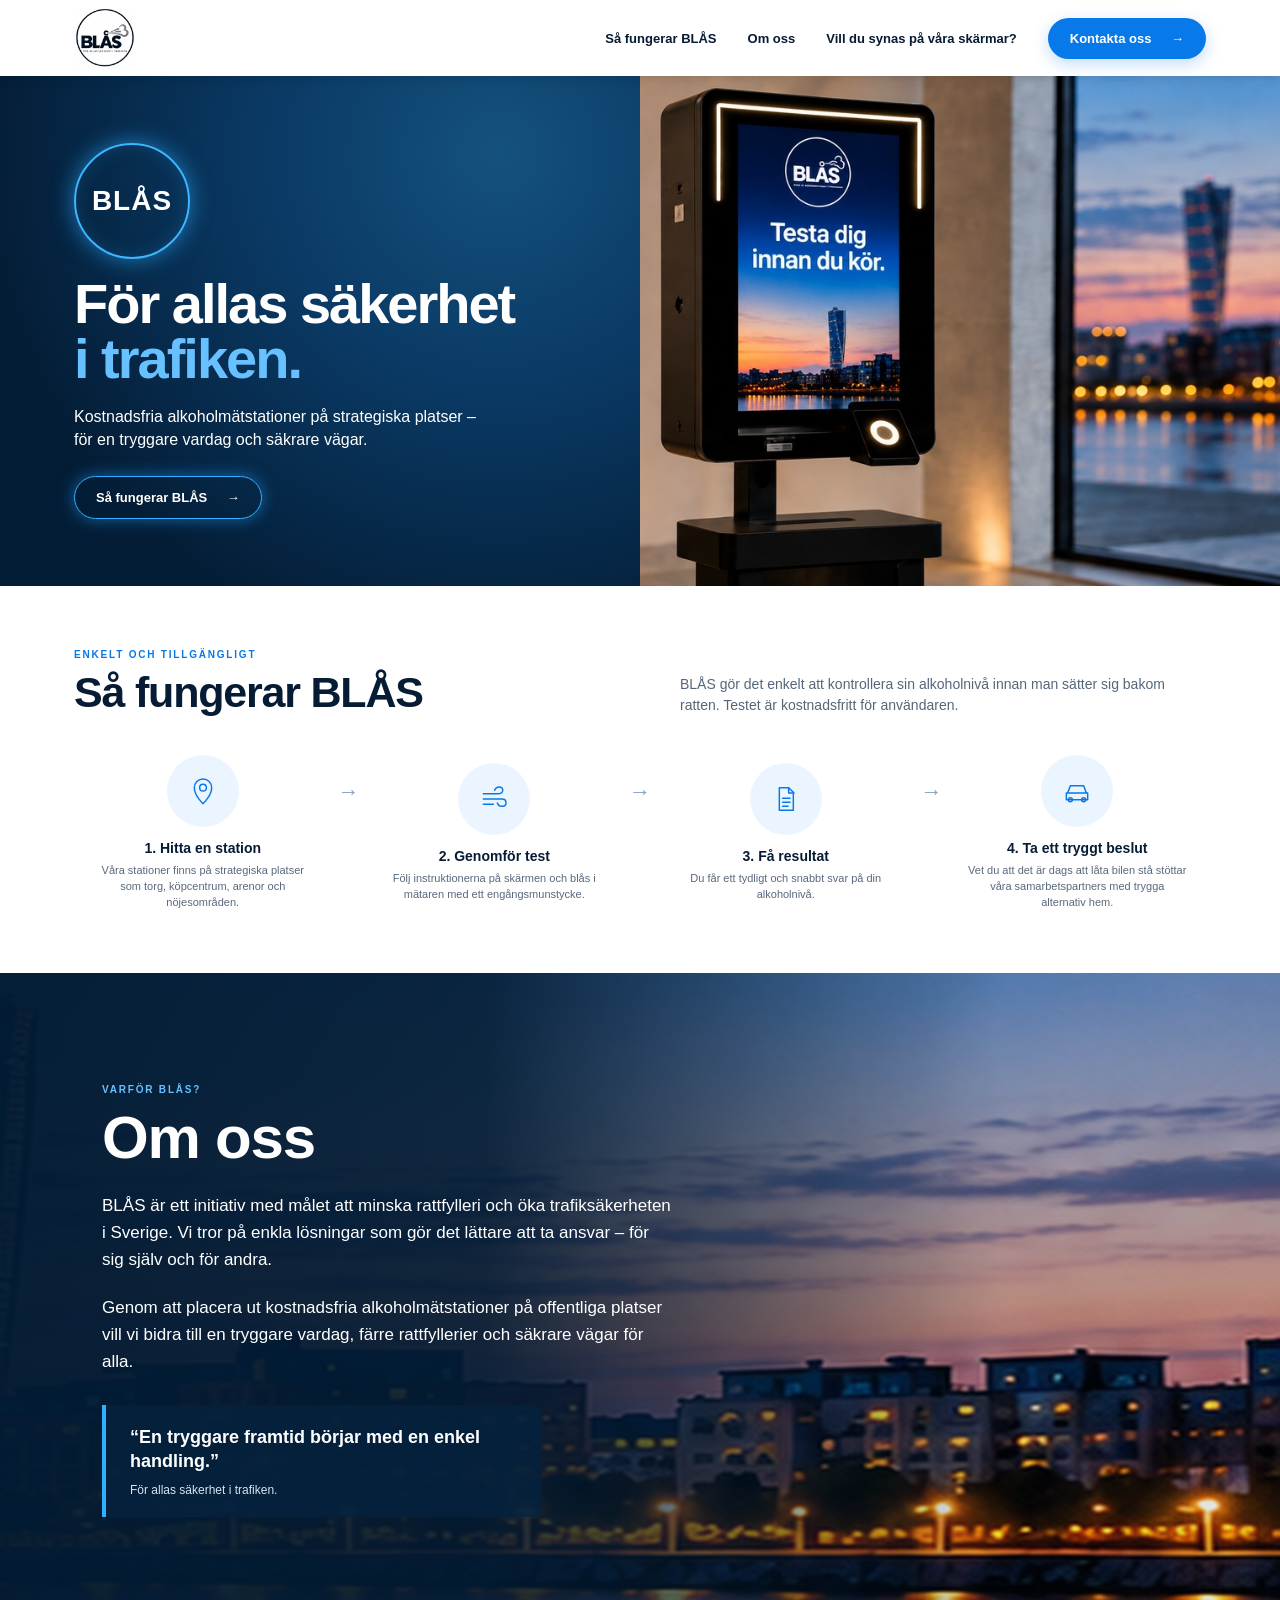
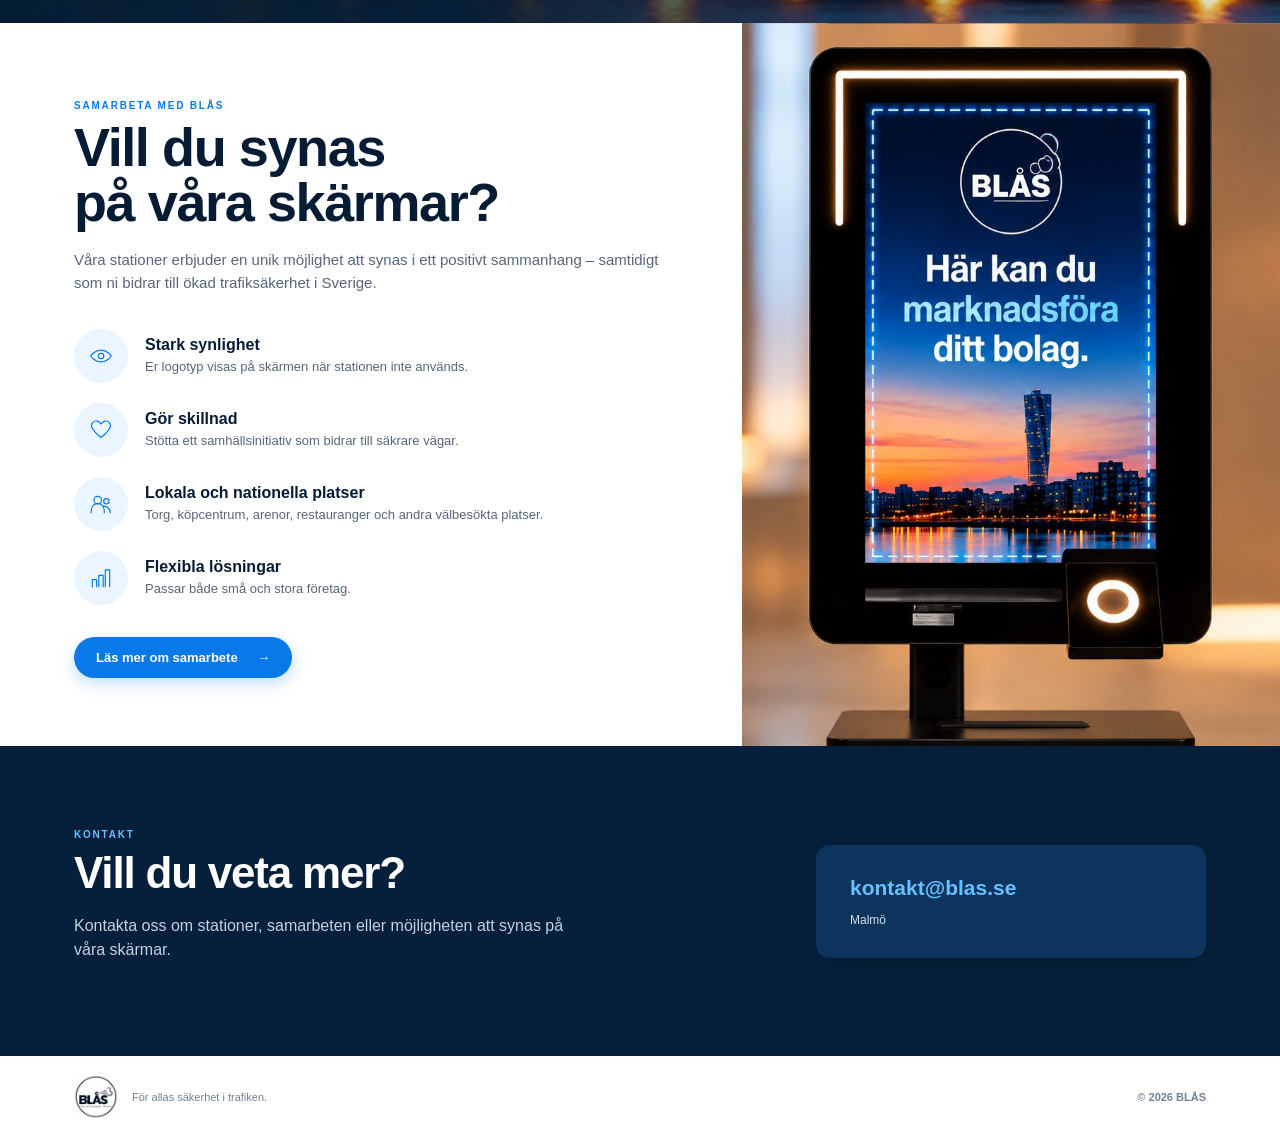
==== index.html @ 44771100 "Add files via upload" ====
<!doctype html><html lang="sv"><head><meta charset="utf-8"><meta name="viewport" content="width=device-width,initial-scale=1"><title>BLÅS – För allas säkerhet i trafiken</title><link rel="stylesheet" href="style.css?v=20261007b"></head><body>
<header class="top"><a href="#top"><img src="logo.png" alt="BLÅS"></a><nav><a href="#sa-fungerar">Så fungerar BLÅS</a><a href="#om-oss">Om oss</a><a href="#synas">Vill du synas på våra skärmar?</a><a class="contact-btn" href="#kontakt">Kontakta oss <b>→</b></a></nav></header>
<main id="top">
<section class="hero"><div class="hero-copy"><div class="hero-mark">BLÅS</div><h1>För allas säkerhet<br><span>i trafiken.</span></h1><p>Kostnadsfria alkoholmätstationer på strategiska platser –<br>för en tryggare vardag och säkrare vägar.</p><a href="#sa-fungerar" class="outline-btn">Så fungerar BLÅS <b>→</b></a></div><div class="hero-image"></div></section>
<section class="how" id="sa-fungerar"><div class="section-head"><div><small>ENKELT OCH TILLGÄNGLIGT</small><h2>Så fungerar BLÅS</h2></div><p>BLÅS gör det enkelt att kontrollera sin alkoholnivå innan man sätter sig bakom ratten. Testet är kostnadsfritt för användaren.</p></div>
<div class="steps">
<div class="step"><div class="icon"><svg viewBox="0 0 48 48"><path d="M24 43S37 31 37 19a13 13 0 1 0-26 0c0 12 13 24 13 24z"/><circle cx="24" cy="19" r="5"/></svg></div><h3>1. Hitta en station</h3><p>Våra stationer finns på strategiska platser som torg, köpcentrum, arenor och nöjesområden.</p></div><div class="arrow">→</div>
<div class="step"><div class="icon"><svg viewBox="0 0 48 48"><path d="M8 16h23c8 0 8-10 1-10-4 0-6 2-7 5M8 24h28c8 0 8 11 0 11-4 0-6-2-7-5M8 32h15"/></svg></div><h3>2. Genomför test</h3><p>Följ instruktionerna på skärmen och blås i mätaren med ett engångsmunstycke.</p></div><div class="arrow">→</div>
<div class="step"><div class="icon"><svg viewBox="0 0 48 48"><path d="M14 7h14l7 7v27H14z"/><path d="M28 7v8h8M19 23h11M19 29h11M19 35h8"/></svg></div><h3>3. Få resultat</h3><p>Du får ett tydligt och snabbt svar på din alkoholnivå.</p></div><div class="arrow">→</div>
<div class="step"><div class="icon"><svg viewBox="0 0 48 48"><path d="M10 27l4-11h20l4 11M8 27h32v10H8z"/><circle cx="14" cy="37" r="3"/><circle cx="34" cy="37" r="3"/></svg></div><h3>4. Ta ett tryggt beslut</h3><p>Vet du att det är dags att låta bilen stå stöttar våra samarbetspartners med trygga alternativ hem.</p></div></div></section>
<section class="about" id="om-oss"><div class="about-inner"><small>VARFÖR BLÅS?</small><h2>Om oss</h2><p>BLÅS är ett initiativ med målet att minska rattfylleri och öka trafiksäkerheten i Sverige. Vi tror på enkla lösningar som gör det lättare att ta ansvar – för sig själv och för andra.</p><p>Genom att placera ut kostnadsfria alkoholmätstationer på offentliga platser vill vi bidra till en tryggare vardag, färre rattfyllerier och säkrare vägar för alla.</p><div class="quote"><strong>“En tryggare framtid börjar med en enkel handling.”</strong><span>För allas säkerhet i trafiken.</span></div></div></section>
<section class="advertise" id="synas">
  <div class="ad-copy">
    <small>SAMARBETA MED BLÅS</small>
    <h2>Vill du synas<br>på våra skärmar?</h2>
    <p class="lead">Våra stationer erbjuder en unik möjlighet att synas i ett positivt sammanhang – samtidigt som ni bidrar till ökad trafiksäkerhet i Sverige.</p>
    <div class="benefits">
      <div class="benefit"><div class="small-icon"><svg viewBox="0 0 48 48"><path d="M5 24s7-11 19-11 19 11 19 11-7 11-19 11S5 24 5 24z"/><circle cx="24" cy="24" r="5"/></svg></div><div><h3>Stark synlighet</h3><p>Er logotyp visas på skärmen när stationen inte används.</p></div></div>
      <div class="benefit"><div class="small-icon"><svg viewBox="0 0 48 48"><path d="M39 10c-5-5-12-2-15 3-3-5-10-8-15-3-6 6-1 15 15 28 16-13 21-22 15-28z"/></svg></div><div><h3>Gör skillnad</h3><p>Stötta ett samhällsinitiativ som bidrar till säkrare vägar.</p></div></div>
      <div class="benefit"><div class="small-icon"><svg viewBox="0 0 48 48"><circle cx="18" cy="17" r="7"/><circle cx="34" cy="19" r="5"/><path d="M6 40v-4c0-8 6-13 12-13s12 5 12 13v4M29 28c7 0 12 5 12 12"/></svg></div><div><h3>Lokala och nationella platser</h3><p>Torg, köpcentrum, arenor, restauranger och andra välbesökta platser.</p></div></div>
      <div class="benefit"><div class="small-icon"><svg viewBox="0 0 48 48"><path d="M8 40V27h8v13M20 40V19h8v21M32 40V9h8v31"/></svg></div><div><h3>Flexibla lösningar</h3><p>Passar både små och stora företag.</p></div></div>
    </div>
    <a href="#kontakt" class="blue-btn">Läs mer om samarbete <b>→</b></a>
  </div>
  <div class="ad-visual" aria-label="Exempel på reklamplats på BLÅS-skärmen">
      
    </div>
</section>
<section class="contact" id="kontakt"><div><small>KONTAKT</small><h2>Vill du veta mer?</h2><p>Kontakta oss om stationer, samarbeten eller möjligheten att synas på våra skärmar.</p></div><div class="contact-card"><a href="mailto:kontakt@blas.se">kontakt@blas.se</a><span>Malmö</span></div></section>
</main><footer><img src="logo.png" alt="BLÅS"><span>För allas säkerhet i trafiken.</span><b>© 2026 BLÅS</b></footer></body></html>
---- style.css ----
*{box-sizing:border-box}html{scroll-behavior:smooth}body{margin:0;font-family:Arial,Helvetica,sans-serif;color:#061b34;background:#fff}a{text-decoration:none;color:inherit}.top{height:76px;max-width:1180px;margin:auto;padding:0 24px;display:flex;align-items:center;justify-content:space-between;background:#fff}.top>a img{display:block;width:62px;height:62px;object-fit:contain}.top nav{display:flex;align-items:center;gap:31px;font-size:13px;font-weight:700}.contact-btn,.blue-btn{background:#0879e8;color:#fff;padding:13px 22px;border-radius:28px;box-shadow:0 5px 16px rgba(8,121,232,.25)}.contact-btn b,.blue-btn b,.outline-btn b{margin-left:16px}.hero{height:510px;display:grid;grid-template-columns:1fr 1fr}.hero-copy{background:radial-gradient(circle at 78% 15%,#15517d 0,#0a3a65 35%,#041d36 78%);color:#fff;padding-left:max(24px,calc((100vw - 1180px)/2 + 24px));display:flex;flex-direction:column;justify-content:center;align-items:flex-start}.hero-mark{width:116px;height:116px;border:2px solid #3db6ff;border-radius:50%;display:grid;place-items:center;font-size:28px;font-weight:800;letter-spacing:1px;box-shadow:0 0 22px rgba(40,170,255,.65),inset 0 0 18px rgba(40,170,255,.18);margin-bottom:18px}.hero h1{font-size:56px;line-height:.98;letter-spacing:-2px;margin:0 0 18px}.hero h1 span{color:#67c0ff}.hero p{font-size:16px;line-height:1.45;margin:0 0 24px}.outline-btn{border:1px solid #35afff;color:#fff;border-radius:28px;padding:13px 21px;font-size:13px;font-weight:700;box-shadow:0 0 16px rgba(31,160,255,.55)}.hero-image{background:url('hero-user-v3.jpg') center/cover no-repeat}.how{max-width:1180px;margin:auto;padding:58px 24px 62px;scroll-margin-top:16px}.section-head{display:grid;grid-template-columns:1fr 1fr;gap:80px;align-items:end}.section-head small,.about small,.advertise small,.contact small{color:#0879e8;font-weight:800;font-size:10px;letter-spacing:1.8px}.section-head h2,.about h2,.advertise h2,.contact h2{margin:6px 0 0;font-size:43px;letter-spacing:-1.2px}.section-head>p{margin:0;color:#56667a;font-size:14px;line-height:1.55}.steps{margin-top:38px;display:grid;grid-template-columns:1fr 34px 1fr 34px 1fr 34px 1fr;align-items:start;text-align:center}.step{max-width:220px;margin:auto}.icon{width:72px;height:72px;border-radius:50%;background:#eaf5ff;margin:0 auto 13px;display:grid;place-items:center}.icon svg,.small-icon svg{display:block;width:32px;height:32px;fill:none!important;stroke:#0879e8!important;stroke-width:2.2;stroke-linecap:round;stroke-linejoin:round}.step h3{font-size:14px;margin:0 0 7px}.step p{font-size:11px;line-height:1.45;color:#59697d;margin:0}.arrow{color:#88a2bd;font-size:22px;padding-top:24px}.about{height:650px;background-image:linear-gradient(90deg,rgba(2,27,51,.96) 0%,rgba(2,27,51,.90) 38%,rgba(2,27,51,.52) 58%,rgba(2,27,51,.10) 78%),url('malmo-pure-v3.jpg');background-size:cover;background-position:center;display:flex;align-items:center;scroll-margin-top:0}.about-inner{width:1180px;margin:auto;padding:0 24px 0 52px;color:#fff}.about small{color:#67c0ff}.about h2{font-size:60px}.about p{max-width:570px;font-size:17px;line-height:1.6;margin:20px 0 0}.quote{margin-top:30px;width:440px;padding:20px 24px;border-left:4px solid #2eafff;background:rgba(4,33,61,.82);border-radius:0 9px 9px 0}.quote strong{display:block;font-size:18px;line-height:1.35}.quote span{display:block;margin-top:9px;font-size:12px;color:#d4e4f2}.advertise{min-height:680px;display:grid;grid-template-columns:58% 42%;background:#fff;scroll-margin-top:0}
.ad-copy{padding:72px 54px 68px max(24px,calc((100vw - 1180px)/2 + 24px))}
.advertise small{color:#0879e8;font-weight:800;font-size:10px;letter-spacing:1.8px}
.advertise h2{margin:7px 0 0;font-size:54px;line-height:1.02;letter-spacing:-1.4px}
.lead{max-width:610px;color:#56667a;font-size:15px;line-height:1.55;margin:18px 0 0}
.benefits{display:flex;flex-direction:column;gap:20px;margin:35px 0 32px;max-width:590px}
.benefit{display:flex;gap:17px;align-items:center}
.small-icon{width:54px;height:54px;flex:0 0 54px;border-radius:50%;background:#eaf5ff;display:grid;place-items:center}
.small-icon svg{display:block;width:26px;height:26px;fill:none!important;stroke:#0879e8!important;stroke-width:2.2;stroke-linecap:round;stroke-linejoin:round}
.benefit h3{font-size:16px;margin:0 0 4px}
.benefit p{font-size:13px;line-height:1.42;color:#56667a;margin:0}
.blue-btn{display:inline-block;font-size:13px;font-weight:700}
.ad-visual{min-height:680px;background-image:url('advertising-screen-v3.jpg');background-size:cover;background-position:center;position:relative;overflow:hidden}

.market-area span{color:#fff;font-size:27px;line-height:1.12;font-weight:800;text-shadow:0 2px 8px rgba(0,0,0,.45)}
.contact{min-height:310px;background:#061f3a;color:#fff;padding:65px max(24px,calc((100vw - 1180px)/2 + 24px));display:grid;grid-template-columns:1fr 1fr;gap:60px;align-items:center}.contact small{color:#67c0ff}.contact h2{font-size:44px}.contact p{color:#c3d2df;max-width:520px;line-height:1.5}.contact-card{justify-self:end;min-width:390px;padding:31px 34px;border-radius:14px;background:#0c345d;box-shadow:0 10px 28px rgba(0,0,0,.12)}.contact-card a{display:block;color:#67c0ff;font-size:21px;font-weight:800}.contact-card span{display:block;margin-top:13px;color:#d1deea;font-size:12px}footer{height:82px;max-width:1180px;margin:auto;padding:0 24px;display:flex;align-items:center;gap:14px;color:#718094;font-size:11px}footer img{width:44px;height:44px;object-fit:contain}footer b{margin-left:auto}@media(max-width:800px){
.top{height:auto;min-height:72px;align-items:flex-start;padding-top:9px;padding-bottom:10px}
.top nav{flex-wrap:wrap;justify-content:flex-end;gap:10px 16px;font-size:11px;max-width:75%}
.contact-btn{padding:9px 14px}
.hero{height:auto;grid-template-columns:1fr}
.hero-copy{min-height:480px;padding:45px 25px}
.hero-image{height:390px}
.hero h1{font-size:45px}
.section-head{grid-template-columns:1fr;gap:18px}
.steps{grid-template-columns:1fr;gap:12px}
.arrow{transform:rotate(90deg);padding:0}
.about{height:auto;min-height:650px;background-position:center}
.about-inner{padding:60px 30px}
.about h2{font-size:43px}
.about p{font-size:15px}
.quote{width:100%;max-width:440px}
.advertise{grid-template-columns:1fr;min-height:0}
.ad-copy{padding:58px 25px}
.advertise h2{font-size:43px}
.ad-visual{min-height:520px;background-position:center}.market-area span{font-size:22px}
.benefits{gap:18px}
.contact{grid-template-columns:1fr}
.contact-card{justify-self:stretch;min-width:0}
footer{flex-wrap:wrap}
}
/* Menyn följer med vid scrollning */
.top{position:sticky;top:0;z-index:1000}
html{scroll-padding-top:86px}

.top::before{content:"";position:absolute;z-index:-1;left:50%;transform:translateX(-50%);width:100vw;top:0;bottom:0;background:#fff;box-shadow:0 1px 8px rgba(0,0,0,.06)}

/* BLÅS uppdatering: fast navigering, synlig under scroll */
body{padding-top:76px}
header.top{position:fixed!important;top:0!important;left:0!important;right:0!important;width:100%!important;max-width:none!important;height:76px!important;margin:0!important;padding:0 max(24px,calc((100vw - 1180px)/2 + 24px))!important;background:#fff!important;z-index:99999!important;box-shadow:0 2px 12px rgba(0,0,0,.09)}
html{scroll-padding-top:76px}
@media(max-width:800px){body{padding-top:90px}header.top{height:90px!important;padding:8px 16px!important;align-items:center!important}html{scroll-padding-top:90px}}

/* Bild 2 visas rakt framifrån, utan överlagrad text */
.ad-visual{background-image:url('advertising-screen-v3.jpg');background-position:center center;background-size:cover}
/* Mjuk blå ljuseffekt på alla klickbara länkar och knappar */
a{transition:color .22s ease,background-color .22s ease,box-shadow .22s ease,transform .22s ease,filter .22s ease}
.top nav a:not(.contact-btn):hover,.top nav a:not(.contact-btn):focus-visible{color:#0879e8;text-shadow:0 0 12px rgba(0,140,255,.35)}
.contact-btn:hover,.contact-btn:focus-visible,.blue-btn:hover,.blue-btn:focus-visible{background:#1399ff;box-shadow:0 7px 25px rgba(0,130,255,.48),0 0 13px rgba(42,174,255,.38);transform:translateY(-2px)}
.outline-btn:hover,.outline-btn:focus-visible{background:rgba(25,148,241,.22);box-shadow:0 0 24px rgba(43,171,255,.85),inset 0 0 12px rgba(43,171,255,.18);transform:translateY(-2px)}
.contact-card a:hover,.contact-card a:focus-visible{color:#fff;text-shadow:0 0 14px rgba(67,187,255,.85)}
.top>a:hover img,.top>a:focus-visible img{filter:drop-shadow(0 0 9px rgba(28,157,255,.65))}
a:focus-visible{outline:2px solid #52b9ff;outline-offset:4px}
@media(prefers-reduced-motion:reduce){a{transition:none}.contact-btn:hover,.blue-btn:hover,.outline-btn:hover{transform:none}}
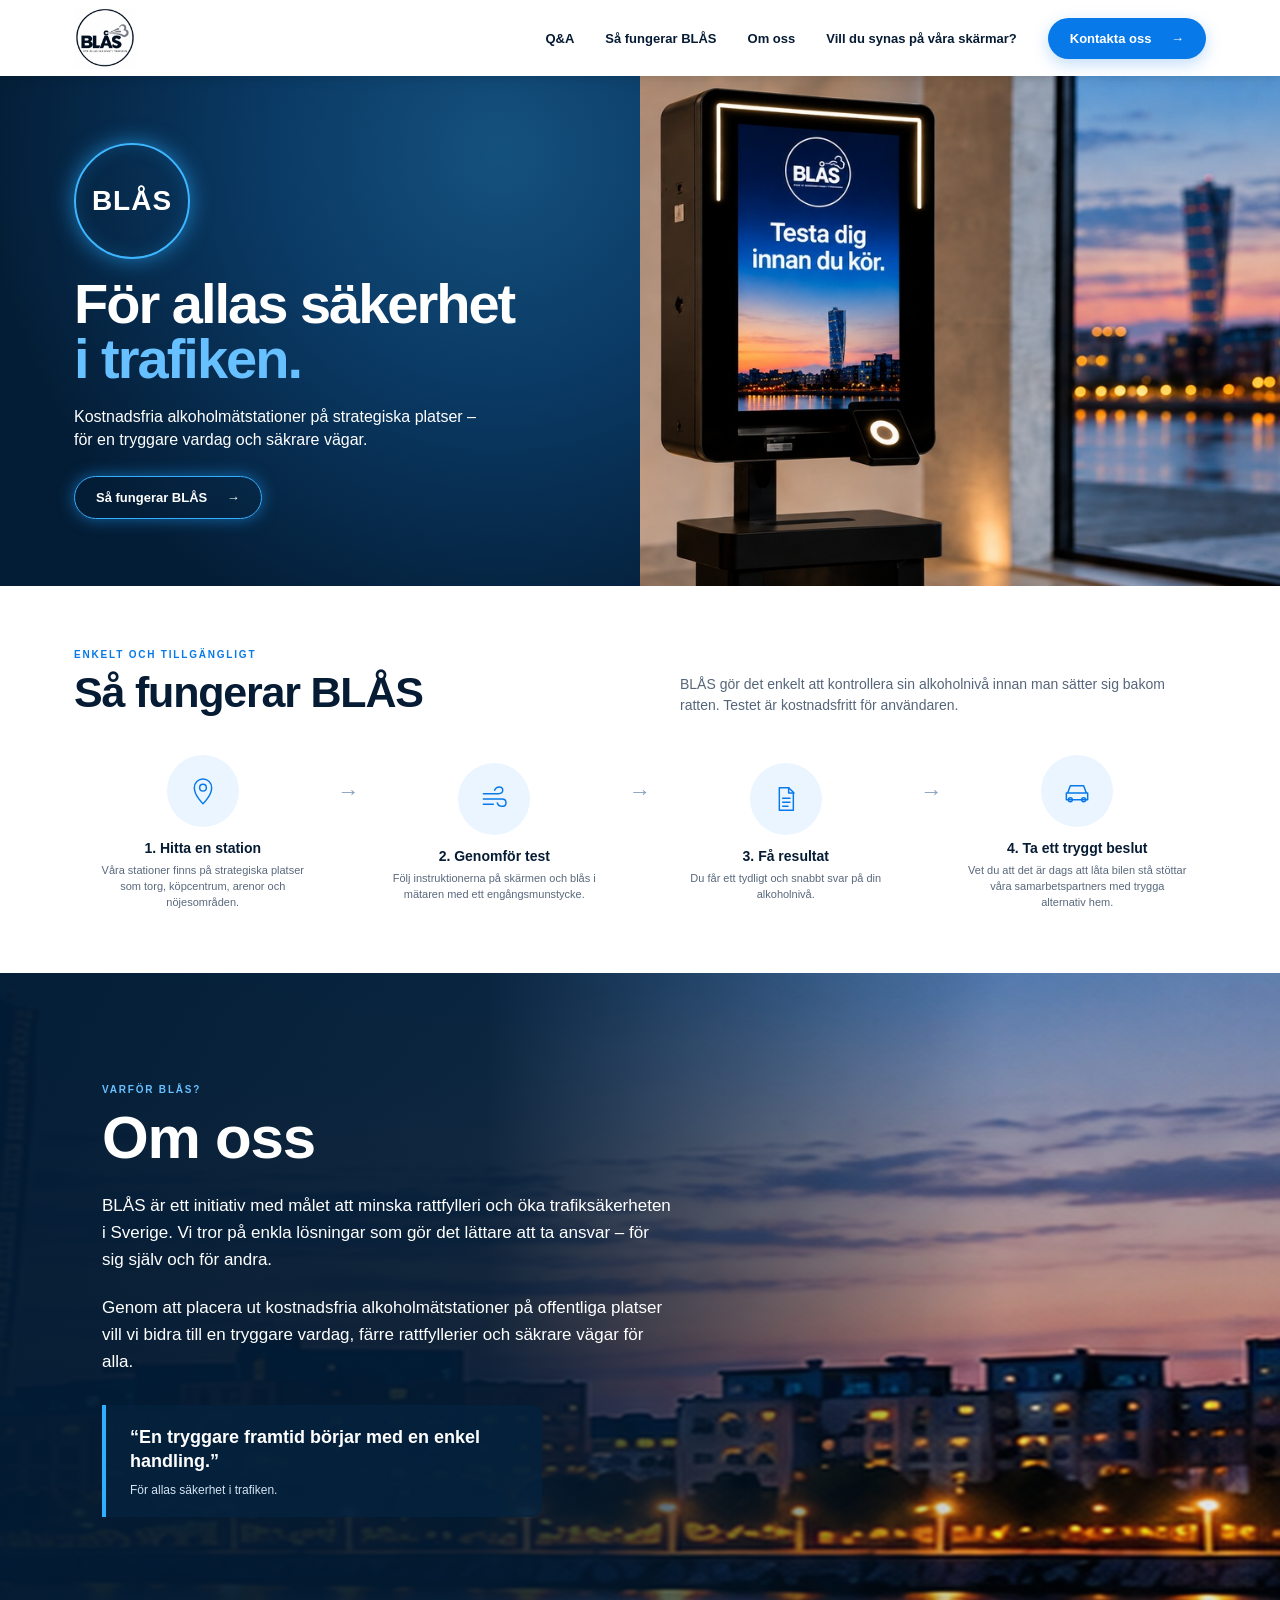
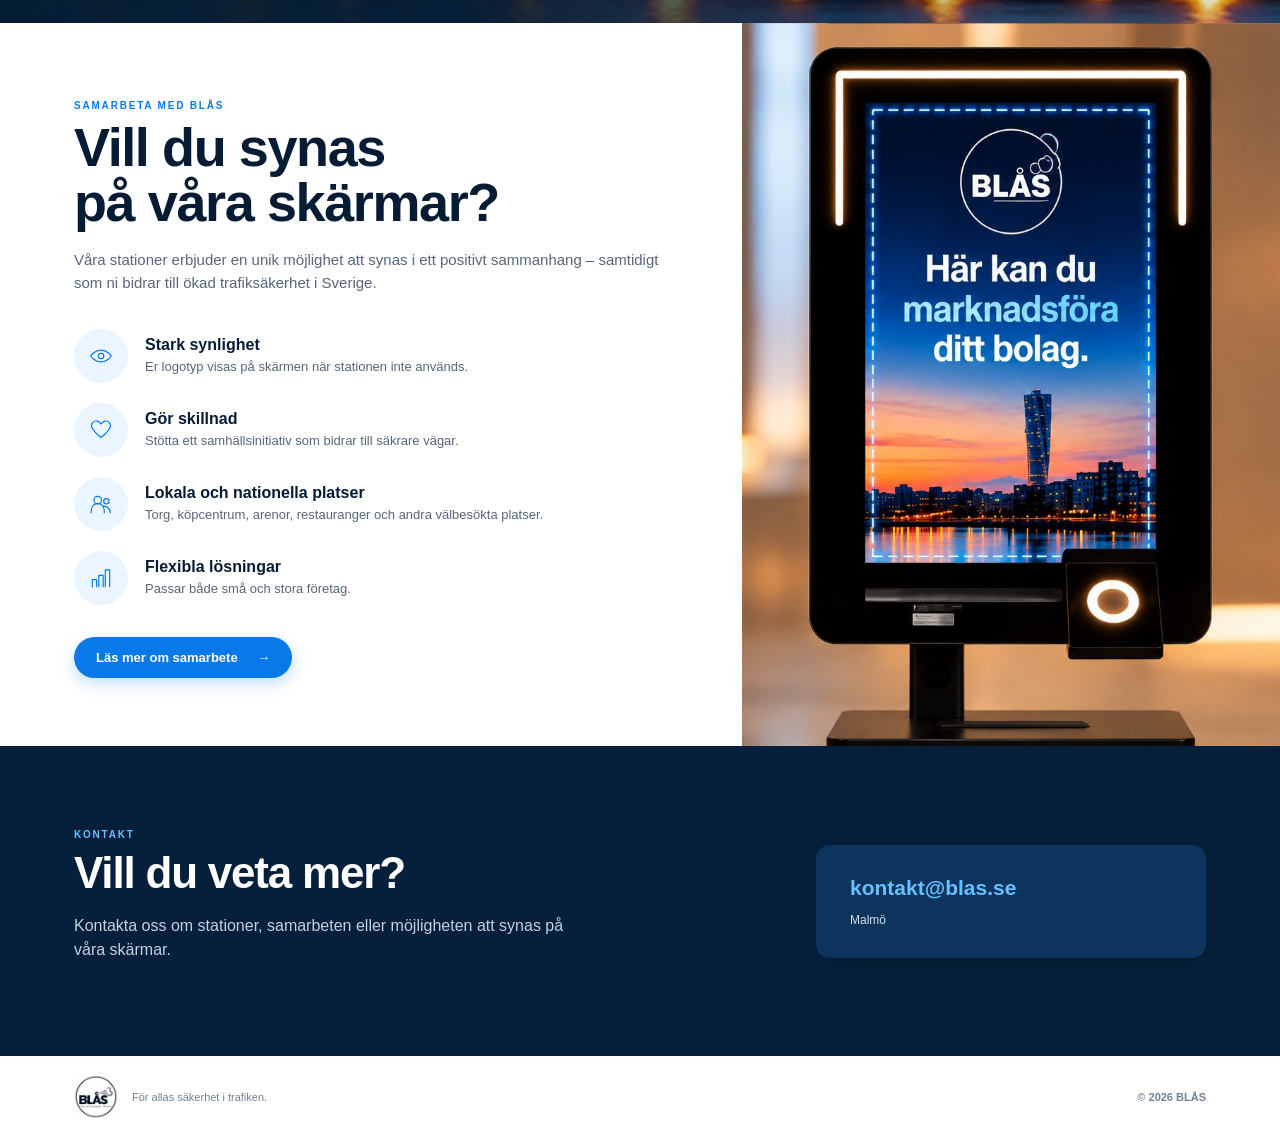
==== commit f1959fb7: "Add files via upload" ====
--- a/index.html
+++ b/index.html
@@ -1,7 +1,7 @@
-<!doctype html><html lang="sv"><head><meta charset="utf-8"><meta name="viewport" content="width=device-width,initial-scale=1"><title>BLÅS – För allas säkerhet i trafiken</title><link rel="stylesheet" href="style.css?v=20261007b"></head><body>
-<header class="top"><a href="#top"><img src="logo.png" alt="BLÅS"></a><nav><a href="#sa-fungerar">Så fungerar BLÅS</a><a href="#om-oss">Om oss</a><a href="#synas">Vill du synas på våra skärmar?</a><a class="contact-btn" href="#kontakt">Kontakta oss <b>→</b></a></nav></header>
+<!doctype html><html lang="sv"><head><meta charset="utf-8"><meta name="viewport" content="width=device-width,initial-scale=1"><title>BLÅS – För allas säkerhet i trafiken</title><link rel="stylesheet" href="style.css?v=20261008-faq"></head><body>
+<header class="top"><a href="index.html"><img src="logo.png" alt="BLÅS"></a><nav><a href="fragor-och-svar.html">Q&amp;A</a><a href="#sa-fungerar">Så fungerar BLÅS</a><a href="#om-oss">Om oss</a><a href="#synas">Vill du synas på våra skärmar?</a><a class="contact-btn" href="#kontakt">Kontakta oss <b>→</b></a></nav></header>
 <main id="top">
-<section class="hero"><div class="hero-copy"><div class="hero-mark">BLÅS</div><h1>För allas säkerhet<br><span>i trafiken.</span></h1><p>Kostnadsfria alkoholmätstationer på strategiska platser –<br>för en tryggare vardag och säkrare vägar.</p><a href="#sa-fungerar" class="outline-btn">Så fungerar BLÅS <b>→</b></a></div><div class="hero-image"></div></section>
+<section class="hero"><div class="hero-copy"><div class="hero-mark">BLÅS</div><h1>För allas säkerhet<br><span>i trafiken.</span></h1><p>Kostnadsfria alkoholmätstationer på strategiska platser –<br>för en tryggare vardag och säkrare vägar.</p><a href="sa-fungerar-blas.html" class="outline-btn">Så fungerar BLÅS <b>→</b></a></div><div class="hero-image"></div></section>
 <section class="how" id="sa-fungerar"><div class="section-head"><div><small>ENKELT OCH TILLGÄNGLIGT</small><h2>Så fungerar BLÅS</h2></div><p>BLÅS gör det enkelt att kontrollera sin alkoholnivå innan man sätter sig bakom ratten. Testet är kostnadsfritt för användaren.</p></div>
 <div class="steps">
 <div class="step"><div class="icon"><svg viewBox="0 0 48 48"><path d="M24 43S37 31 37 19a13 13 0 1 0-26 0c0 12 13 24 13 24z"/><circle cx="24" cy="19" r="5"/></svg></div><h3>1. Hitta en station</h3><p>Våra stationer finns på strategiska platser som torg, köpcentrum, arenor och nöjesområden.</p></div><div class="arrow">→</div>
@@ -20,7 +20,7 @@
       <div class="benefit"><div class="small-icon"><svg viewBox="0 0 48 48"><circle cx="18" cy="17" r="7"/><circle cx="34" cy="19" r="5"/><path d="M6 40v-4c0-8 6-13 12-13s12 5 12 13v4M29 28c7 0 12 5 12 12"/></svg></div><div><h3>Lokala och nationella platser</h3><p>Torg, köpcentrum, arenor, restauranger och andra välbesökta platser.</p></div></div>
       <div class="benefit"><div class="small-icon"><svg viewBox="0 0 48 48"><path d="M8 40V27h8v13M20 40V19h8v21M32 40V9h8v31"/></svg></div><div><h3>Flexibla lösningar</h3><p>Passar både små och stora företag.</p></div></div>
     </div>
-    <a href="#kontakt" class="blue-btn">Läs mer om samarbete <b>→</b></a>
+    <a href="samarbeta-med-blas.html" class="blue-btn">Läs mer om samarbete <b>→</b></a>
   </div>
   <div class="ad-visual" aria-label="Exempel på reklamplats på BLÅS-skärmen">
       
--- a/style.css
+++ b/style.css
@@ -10,7 +10,7 @@
 .benefit h3{font-size:16px;margin:0 0 4px}
 .benefit p{font-size:13px;line-height:1.42;color:#56667a;margin:0}
 .blue-btn{display:inline-block;font-size:13px;font-weight:700}
-.ad-visual{min-height:680px;background-image:url('advertising-screen-v3.jpg');background-size:cover;background-position:center;position:relative;overflow:hidden}
+.ad-visual{min-height:680px;background-image:url('blas-reklamskarm-framifran-20261007.jpg?v=2');background-size:cover;background-position:center;position:relative;overflow:hidden}
 
 .market-area span{color:#fff;font-size:27px;line-height:1.12;font-weight:800;text-shadow:0 2px 8px rgba(0,0,0,.45)}
 .contact{min-height:310px;background:#061f3a;color:#fff;padding:65px max(24px,calc((100vw - 1180px)/2 + 24px));display:grid;grid-template-columns:1fr 1fr;gap:60px;align-items:center}.contact small{color:#67c0ff}.contact h2{font-size:44px}.contact p{color:#c3d2df;max-width:520px;line-height:1.5}.contact-card{justify-self:end;min-width:390px;padding:31px 34px;border-radius:14px;background:#0c345d;box-shadow:0 10px 28px rgba(0,0,0,.12)}.contact-card a{display:block;color:#67c0ff;font-size:21px;font-weight:800}.contact-card span{display:block;margin-top:13px;color:#d1deea;font-size:12px}footer{height:82px;max-width:1180px;margin:auto;padding:0 24px;display:flex;align-items:center;gap:14px;color:#718094;font-size:11px}footer img{width:44px;height:44px;object-fit:contain}footer b{margin-left:auto}@media(max-width:800px){
@@ -51,7 +51,7 @@
 @media(max-width:800px){body{padding-top:90px}header.top{height:90px!important;padding:8px 16px!important;align-items:center!important}html{scroll-padding-top:90px}}
 
 /* Bild 2 visas rakt framifrån, utan överlagrad text */
-.ad-visual{background-image:url('advertising-screen-v3.jpg');background-position:center center;background-size:cover}
+.ad-visual{background-image:url('blas-reklamskarm-framifran-20261007.jpg?v=2');background-position:center center;background-size:cover}
 /* Mjuk blå ljuseffekt på alla klickbara länkar och knappar */
 a{transition:color .22s ease,background-color .22s ease,box-shadow .22s ease,transform .22s ease,filter .22s ease}
 .top nav a:not(.contact-btn):hover,.top nav a:not(.contact-btn):focus-visible{color:#0879e8;text-shadow:0 0 12px rgba(0,140,255,.35)}
@@ -61,3 +61,52 @@
 .top>a:hover img,.top>a:focus-visible img{filter:drop-shadow(0 0 9px rgba(28,157,255,.65))}
 a:focus-visible{outline:2px solid #52b9ff;outline-offset:4px}
 @media(prefers-reduced-motion:reduce){a{transition:none}.contact-btn:hover,.blue-btn:hover,.outline-btn:hover{transform:none}}
+
+/* Hover – tydligt blått sken på alla interaktiva länkar */
+header.top nav a, .outline-btn, .blue-btn, .contact-card a, footer a {transition:all .2s ease!important}
+header.top nav a:not(.contact-btn):hover {color:#078dff!important;text-shadow:0 0 13px rgba(0,150,255,.7)!important;transform:translateY(-2px)}
+header.top nav .contact-btn:hover, .blue-btn:hover {background:#21a7ff!important;box-shadow:0 0 0 3px rgba(33,167,255,.22),0 0 28px rgba(0,142,255,.75)!important;transform:translateY(-3px)!important}
+.outline-btn:hover {background:#0d79c8!important;box-shadow:0 0 0 3px rgba(72,184,255,.2),0 0 30px rgba(72,184,255,.85)!important;transform:translateY(-3px)!important}
+.contact-card a:hover {color:#fff!important;text-shadow:0 0 16px #32aeff!important}
+
+/* Undersidor – använder startsidans visuella språk */
+.subpage-hero{background:radial-gradient(circle at 85% 0%,#15517d,#082f56 45%,#041d36 100%);color:#fff;padding:84px 24px 80px}
+.subpage-hero-inner{max-width:1080px;margin:auto}
+.subpage-hero small,.subpage-content small{color:#67c0ff;font-size:11px;letter-spacing:2px;font-weight:800}
+.subpage-hero h1{font-size:clamp(39px,6vw,64px);line-height:1.07;letter-spacing:-1.6px;margin:18px 0 20px;max-width:850px}
+.subpage-hero p{font-size:clamp(16px,2vw,19px);line-height:1.65;color:#d5e8f8;max-width:730px;margin:0}
+.subpage-content{max-width:1080px;margin:auto;padding:74px 24px 90px}
+.subpage-content h2{font-size:clamp(27px,4vw,38px);letter-spacing:-.8px;margin:0 0 16px}
+.subpage-content h3{font-size:20px;margin:0 0 10px}
+.subpage-content p{color:#52647a;line-height:1.75;font-size:16px;margin:0 0 18px}
+.subpage-intro{max-width:810px;margin-bottom:52px}
+.subpage-grid{display:grid;grid-template-columns:repeat(2,minmax(0,1fr));gap:20px;margin:32px 0 58px}
+.subpage-card{background:#f2f8ff;border:1px solid #e0edfa;border-radius:17px;padding:29px}
+.subpage-card .number{display:grid;place-items:center;width:44px;height:44px;background:#0879e8;color:white;border-radius:50%;font-weight:800;margin-bottom:18px}
+.subpage-card p{font-size:15px;margin:0}
+.subpage-section{max-width:850px;margin:0 0 52px}
+.subpage-highlight{background:#eaf5ff;border-left:4px solid #0879e8;border-radius:0 12px 12px 0;padding:22px 26px;margin:30px 0}
+.subpage-highlight p{margin:0;color:#12385e}
+.subpage-cta{background:#061f3a;color:white;border-radius:20px;padding:44px;margin-top:55px}
+.subpage-cta h2{margin-bottom:12px}.subpage-cta p{color:#c3d2df;max-width:650px;margin-bottom:25px}
+.subpage-note{font-size:13px!important;color:#69798b!important;margin-top:28px!important}
+.subpage-back{display:inline-block;margin-top:24px;color:#0879e8;font-size:14px;font-weight:700}
+.subpage-back:hover{text-decoration:underline}
+@media(max-width:700px){.subpage-hero{padding:60px 24px}.subpage-content{padding:48px 24px 65px}.subpage-grid{grid-template-columns:1fr}.subpage-cta{padding:30px 24px}}
+
+/* Frågor och svar */
+.faq-list{max-width:900px;margin:0 auto 45px;display:grid;gap:13px}
+.faq-item{background:#fff;border:1px solid #dce9f6;border-radius:15px;overflow:hidden;box-shadow:0 4px 18px rgba(8,43,80,.035);transition:border-color .2s,box-shadow .2s}
+.faq-item:hover,.faq-item:focus-within{border-color:#83c5ff;box-shadow:0 6px 22px rgba(0,121,232,.11)}
+.faq-item[open]{border-color:#8cc9ff;box-shadow:0 8px 28px rgba(0,121,232,.1)}
+.faq-item summary{display:flex;justify-content:space-between;align-items:center;gap:18px;cursor:pointer;list-style:none;padding:23px 26px;color:#082f56;font-weight:750;font-size:17px;line-height:1.4}
+.faq-item summary::-webkit-details-marker{display:none}
+.faq-item summary:focus-visible{outline:3px solid #55b5ff;outline-offset:-3px}
+.faq-toggle{flex:0 0 28px;height:28px;border-radius:50%;background:#eaf5ff;position:relative}
+.faq-toggle:before,.faq-toggle:after{content:"";position:absolute;background:#0879e8;top:13px;left:8px;width:12px;height:2px;border-radius:2px}
+.faq-toggle:after{transform:rotate(90deg);transition:transform .2s}
+.faq-item[open] .faq-toggle:after{transform:rotate(0)}
+.faq-answer{padding:0 26px 23px;max-width:820px}
+.faq-answer p{margin:0;color:#52647a;line-height:1.75}
+@media(max-width:1100px){header.top nav{gap:12px}header.top nav a{font-size:12px}}
+@media(max-width:700px){.faq-item summary{padding:19px;font-size:15px}.faq-answer{padding:0 19px 19px}}
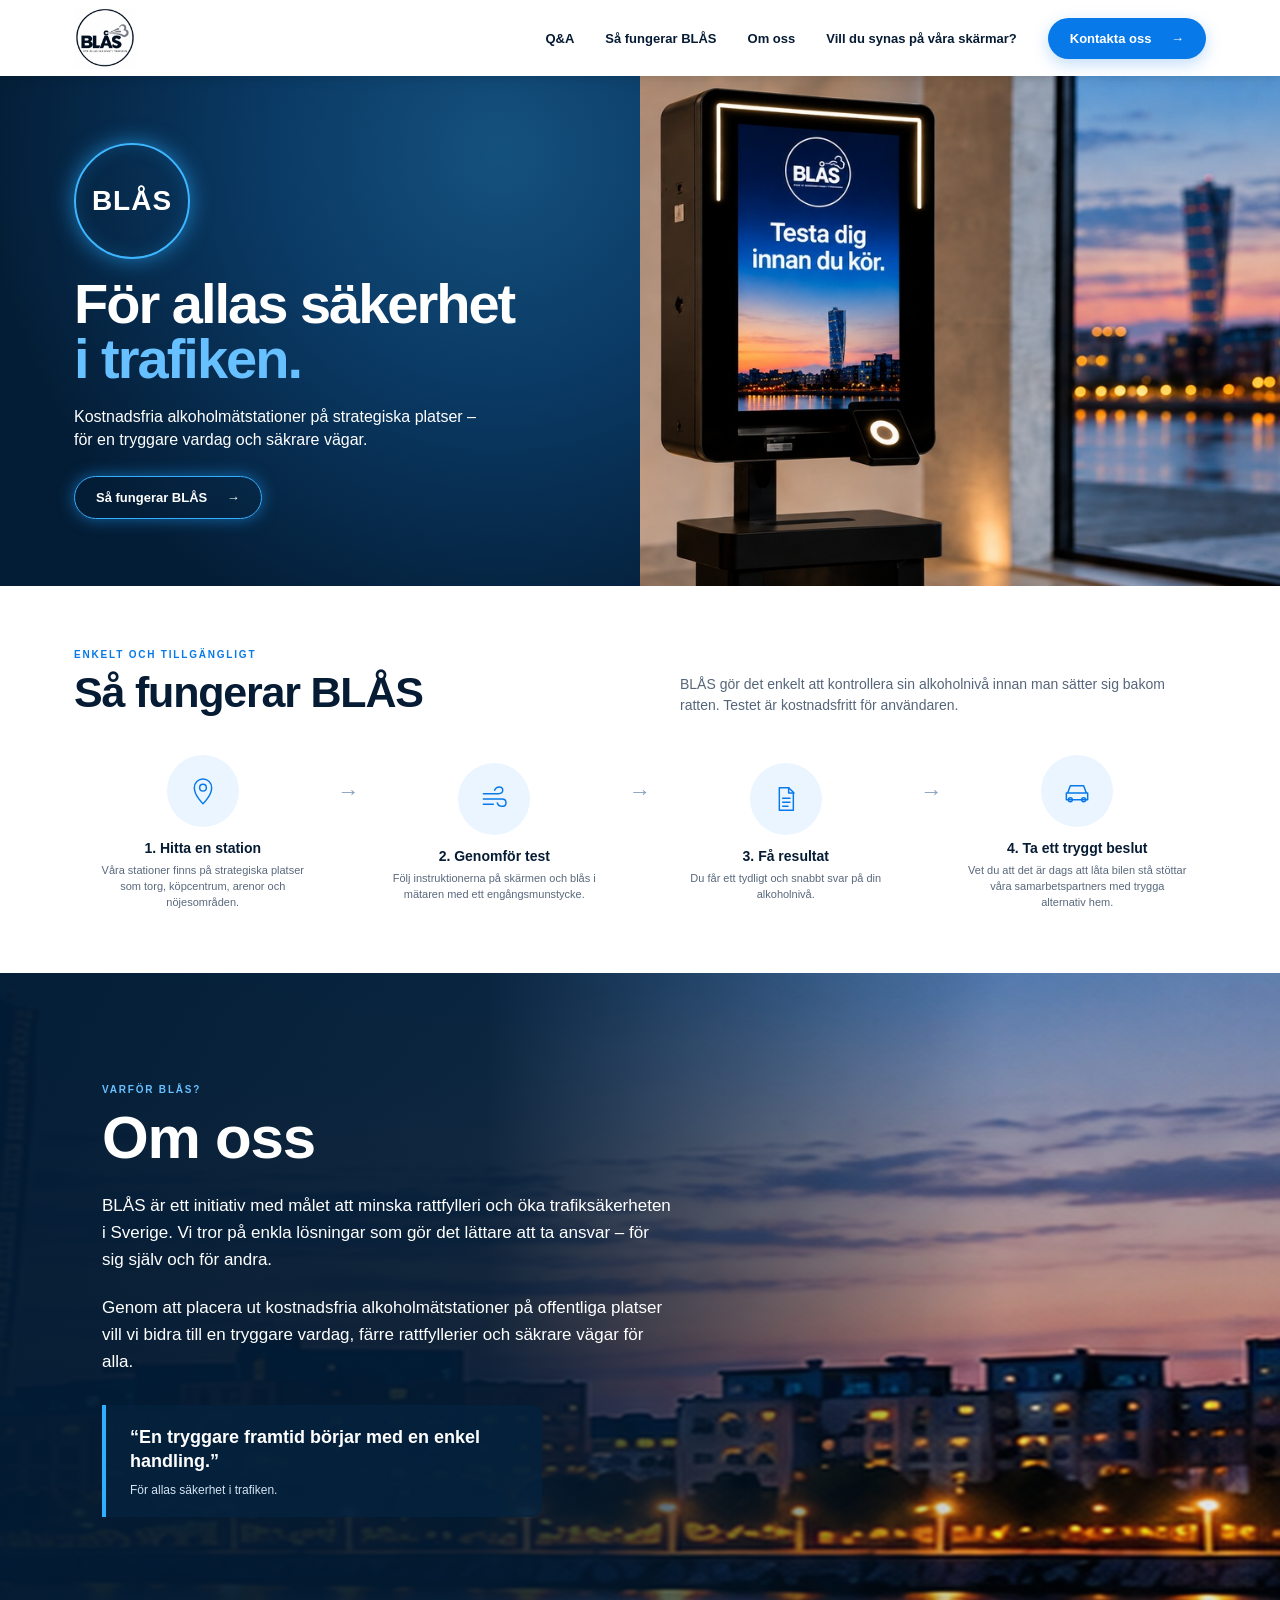
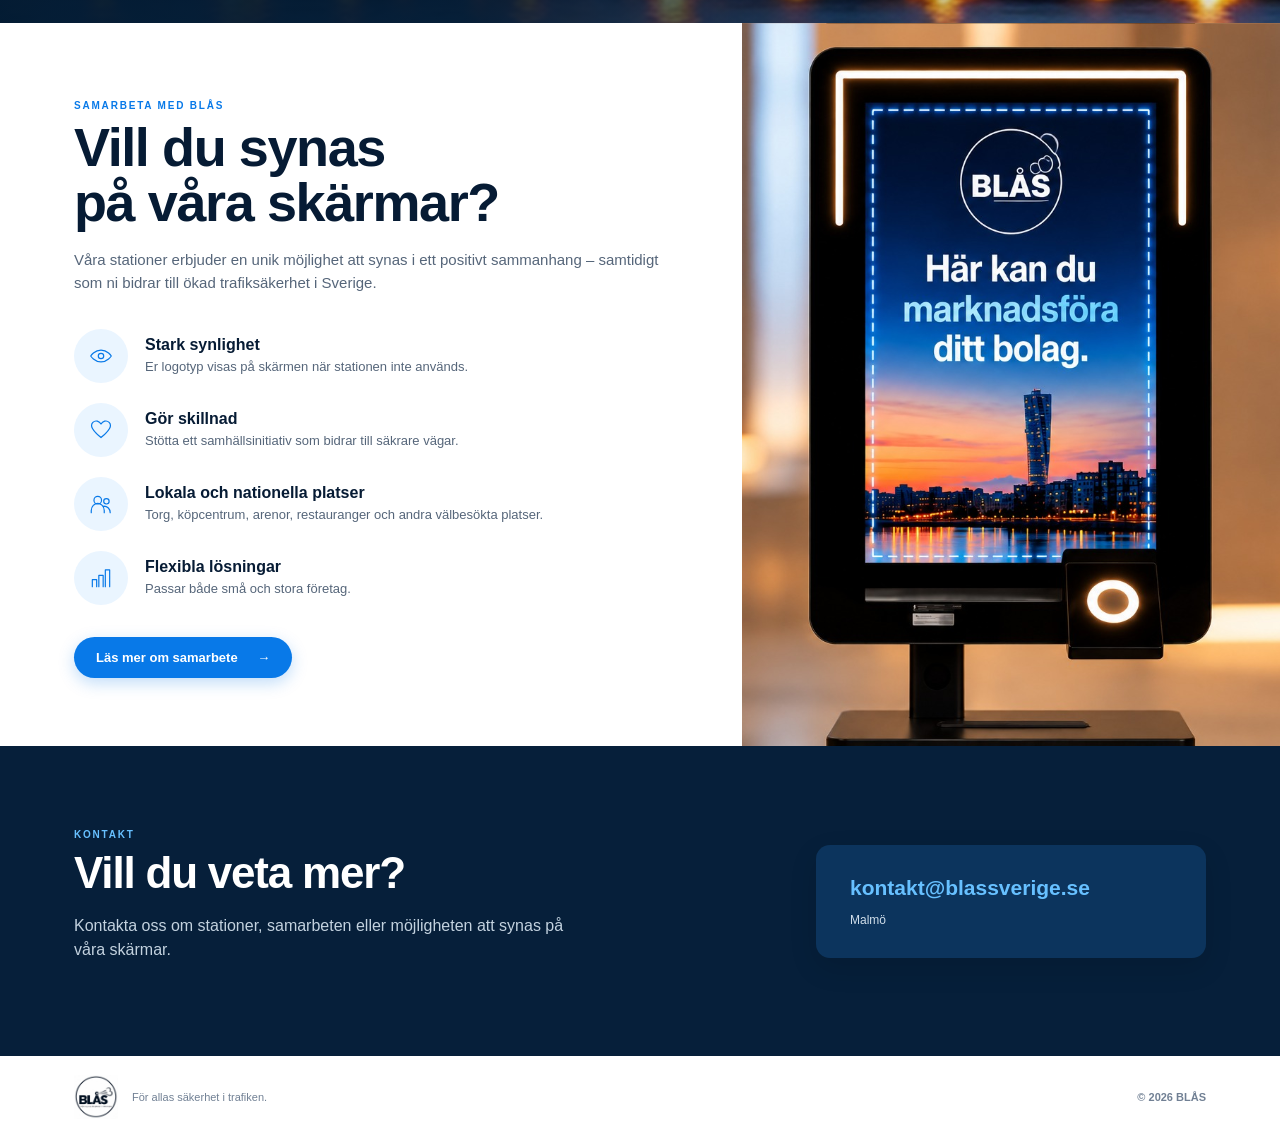
==== commit a2de3fc4: "Add files via upload" ====
--- a/index.html
+++ b/index.html
@@ -1,5 +1,5 @@
-<!doctype html><html lang="sv"><head><meta charset="utf-8"><meta name="viewport" content="width=device-width,initial-scale=1"><title>BLÅS – För allas säkerhet i trafiken</title><link rel="stylesheet" href="style.css?v=20261008-faq"></head><body>
-<header class="top"><a href="index.html"><img src="logo.png" alt="BLÅS"></a><nav><a href="fragor-och-svar.html">Q&amp;A</a><a href="#sa-fungerar">Så fungerar BLÅS</a><a href="#om-oss">Om oss</a><a href="#synas">Vill du synas på våra skärmar?</a><a class="contact-btn" href="#kontakt">Kontakta oss <b>→</b></a></nav></header>
+<!doctype html><html lang="sv"><head><meta charset="utf-8"><meta name="viewport" content="width=device-width,initial-scale=1"><title>BLÅS – För allas säkerhet i trafiken</title><link rel="stylesheet" href="style.css?v=20261008-mobile"></head><body>
+<header class="top"><a href="index.html"><img src="logo.png" alt="BLÅS"></a><button class="mobile-menu-toggle" type="button" aria-label="Öppna menyn" aria-expanded="false" aria-controls="main-navigation"><span></span><span></span><span></span></button><nav id="main-navigation"><a href="fragor-och-svar.html">Q&amp;A</a><a href="#sa-fungerar">Så fungerar BLÅS</a><a href="#om-oss">Om oss</a><a href="#synas">Vill du synas på våra skärmar?</a><a class="contact-btn" href="#kontakt">Kontakta oss <b>→</b></a></nav></header>
 <main id="top">
 <section class="hero"><div class="hero-copy"><div class="hero-mark">BLÅS</div><h1>För allas säkerhet<br><span>i trafiken.</span></h1><p>Kostnadsfria alkoholmätstationer på strategiska platser –<br>för en tryggare vardag och säkrare vägar.</p><a href="sa-fungerar-blas.html" class="outline-btn">Så fungerar BLÅS <b>→</b></a></div><div class="hero-image"></div></section>
 <section class="how" id="sa-fungerar"><div class="section-head"><div><small>ENKELT OCH TILLGÄNGLIGT</small><h2>Så fungerar BLÅS</h2></div><p>BLÅS gör det enkelt att kontrollera sin alkoholnivå innan man sätter sig bakom ratten. Testet är kostnadsfritt för användaren.</p></div>
@@ -26,5 +26,5 @@
       
     </div>
 </section>
-<section class="contact" id="kontakt"><div><small>KONTAKT</small><h2>Vill du veta mer?</h2><p>Kontakta oss om stationer, samarbeten eller möjligheten att synas på våra skärmar.</p></div><div class="contact-card"><a href="mailto:kontakt@blas.se">kontakt@blas.se</a><span>Malmö</span></div></section>
-</main><footer><img src="logo.png" alt="BLÅS"><span>För allas säkerhet i trafiken.</span><b>© 2026 BLÅS</b></footer></body></html>+<section class="contact" id="kontakt"><div><small>KONTAKT</small><h2>Vill du veta mer?</h2><p>Kontakta oss om stationer, samarbeten eller möjligheten att synas på våra skärmar.</p></div><div class="contact-card"><a href="mailto:kontakt@blassverige.se">kontakt@blassverige.se</a><span>Malmö</span></div></section>
+</main><footer><img src="logo.png" alt="BLÅS"><span>För allas säkerhet i trafiken.</span><b>© 2026 BLÅS</b></footer><script src="mobile-menu.js?v=20261008"></script></body></html>
--- a/style.css
+++ b/style.css
@@ -110,3 +110,23 @@
 .faq-answer p{margin:0;color:#52647a;line-height:1.75}
 @media(max-width:1100px){header.top nav{gap:12px}header.top nav a{font-size:12px}}
 @media(max-width:700px){.faq-item summary{padding:19px;font-size:15px}.faq-answer{padding:0 19px 19px}}
+
+/* Mobilmeny: endast mobil och små surfplattor */
+.mobile-menu-toggle{display:none}
+@media(max-width:900px){
+ body{padding-top:76px!important}
+ header.top{height:76px!important;min-height:76px!important;padding:0 20px!important;align-items:center!important;justify-content:space-between!important;flex-wrap:nowrap!important}
+ header.top>a img{width:60px;height:60px}
+ .mobile-menu-toggle{display:flex;flex-direction:column;justify-content:center;align-items:center;gap:5px;width:46px;height:44px;background:#eaf5ff;border:1px solid #c8e6ff;border-radius:12px;cursor:pointer;flex-shrink:0;transition:background .2s,box-shadow .2s}
+ .mobile-menu-toggle span{width:22px;height:2.5px;border-radius:2px;background:#0879e8;transition:transform .2s,opacity .2s}
+ .mobile-menu-toggle:hover,.mobile-menu-toggle:focus-visible{background:#d8efff;box-shadow:0 0 15px rgba(0,145,255,.3)}
+ .mobile-menu-toggle[aria-expanded="true"] span:nth-child(1){transform:translateY(7.5px) rotate(45deg)}
+ .mobile-menu-toggle[aria-expanded="true"] span:nth-child(2){opacity:0}
+ .mobile-menu-toggle[aria-expanded="true"] span:nth-child(3){transform:translateY(-7.5px) rotate(-45deg)}
+ header.top nav{display:none!important;position:absolute;top:76px;left:0;right:0;width:100%;max-width:none!important;flex-direction:column!important;align-items:stretch!important;flex-wrap:nowrap!important;gap:0!important;background:#fff;padding:10px 20px 22px!important;box-shadow:0 12px 22px rgba(4,30,57,.16);border-top:1px solid #e6eff8;max-height:calc(100dvh - 76px);overflow-y:auto}
+ header.top nav.is-open{display:flex!important}
+ header.top nav a{display:block!important;width:100%;font-size:15px!important;line-height:1.4;padding:15px 12px;border-bottom:1px solid #eaf1f8;text-align:left;white-space:normal}
+ header.top nav a:not(.contact-btn):hover,header.top nav a:not(.contact-btn):focus-visible{background:#eaf5ff;border-radius:8px}
+ header.top nav .contact-btn{width:100%;margin-top:14px;text-align:center;padding:14px 18px!important;border:0}
+ html{scroll-padding-top:76px!important}
+}
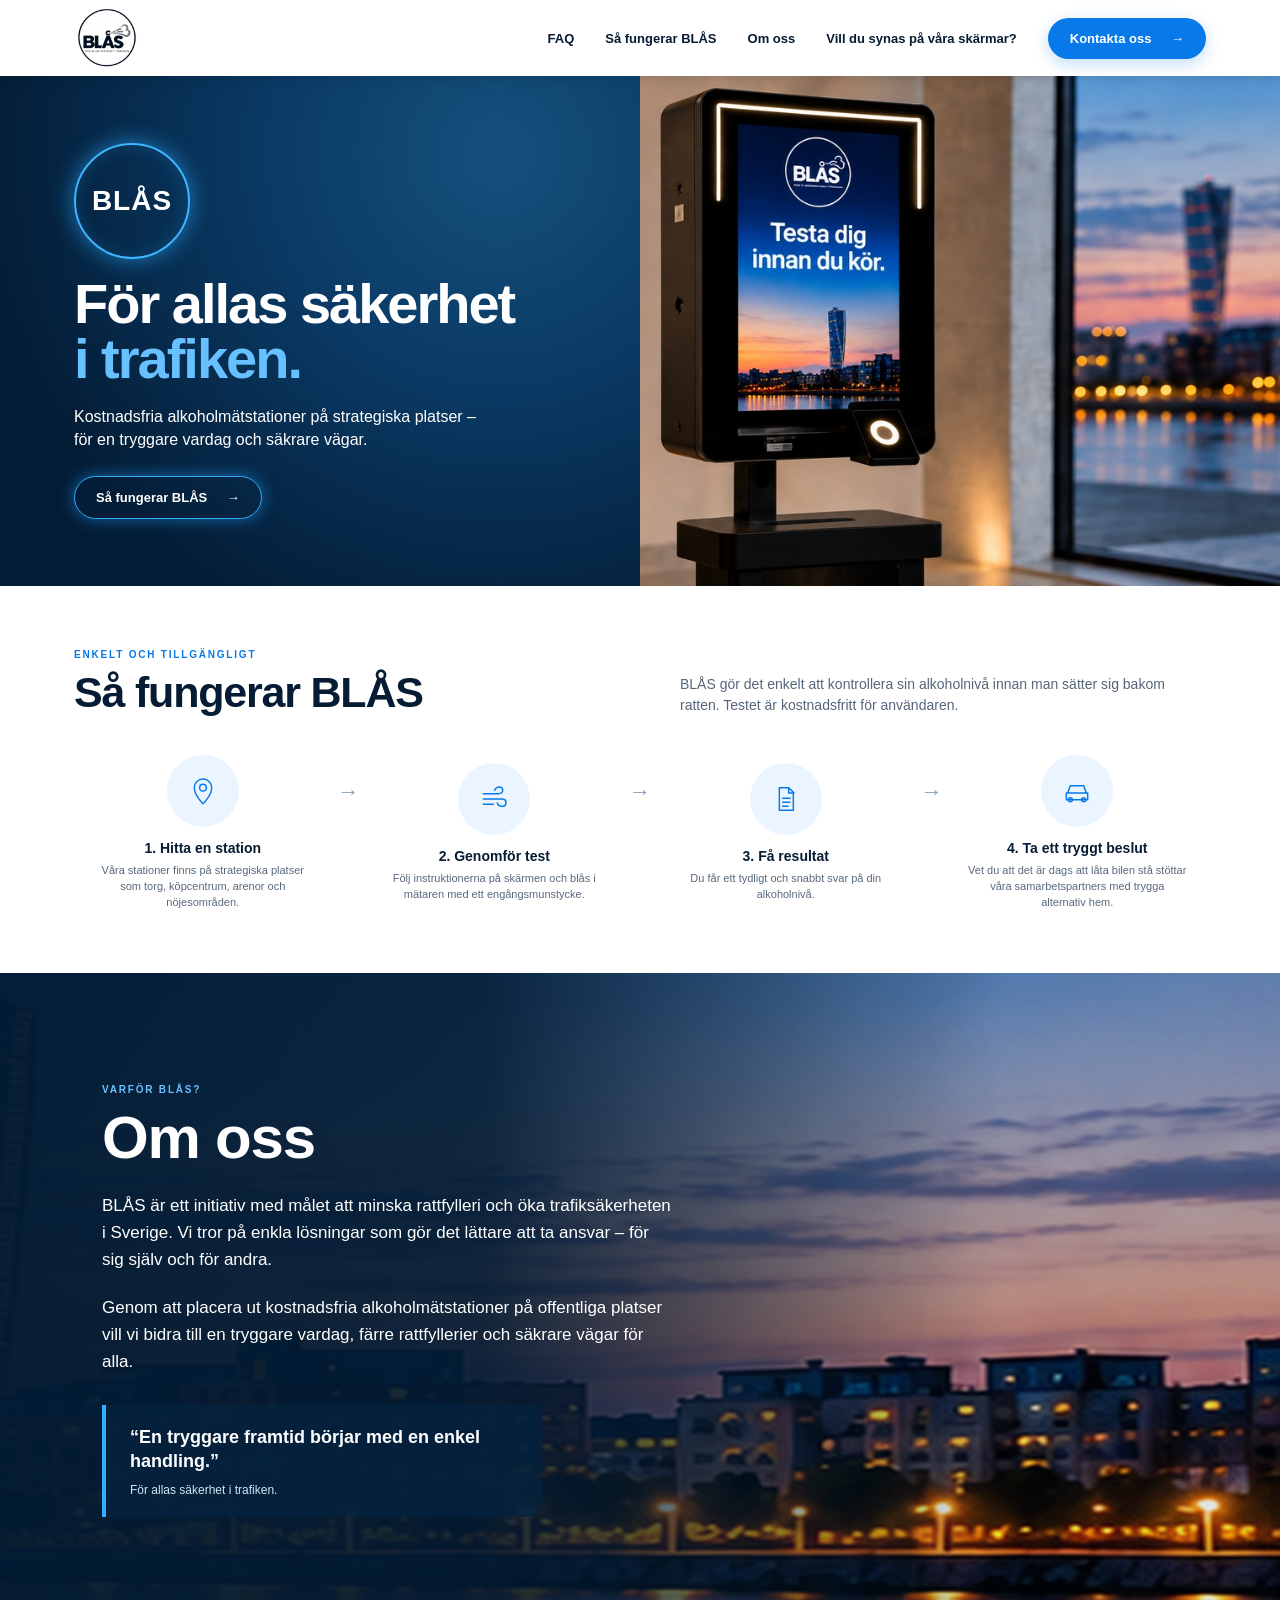
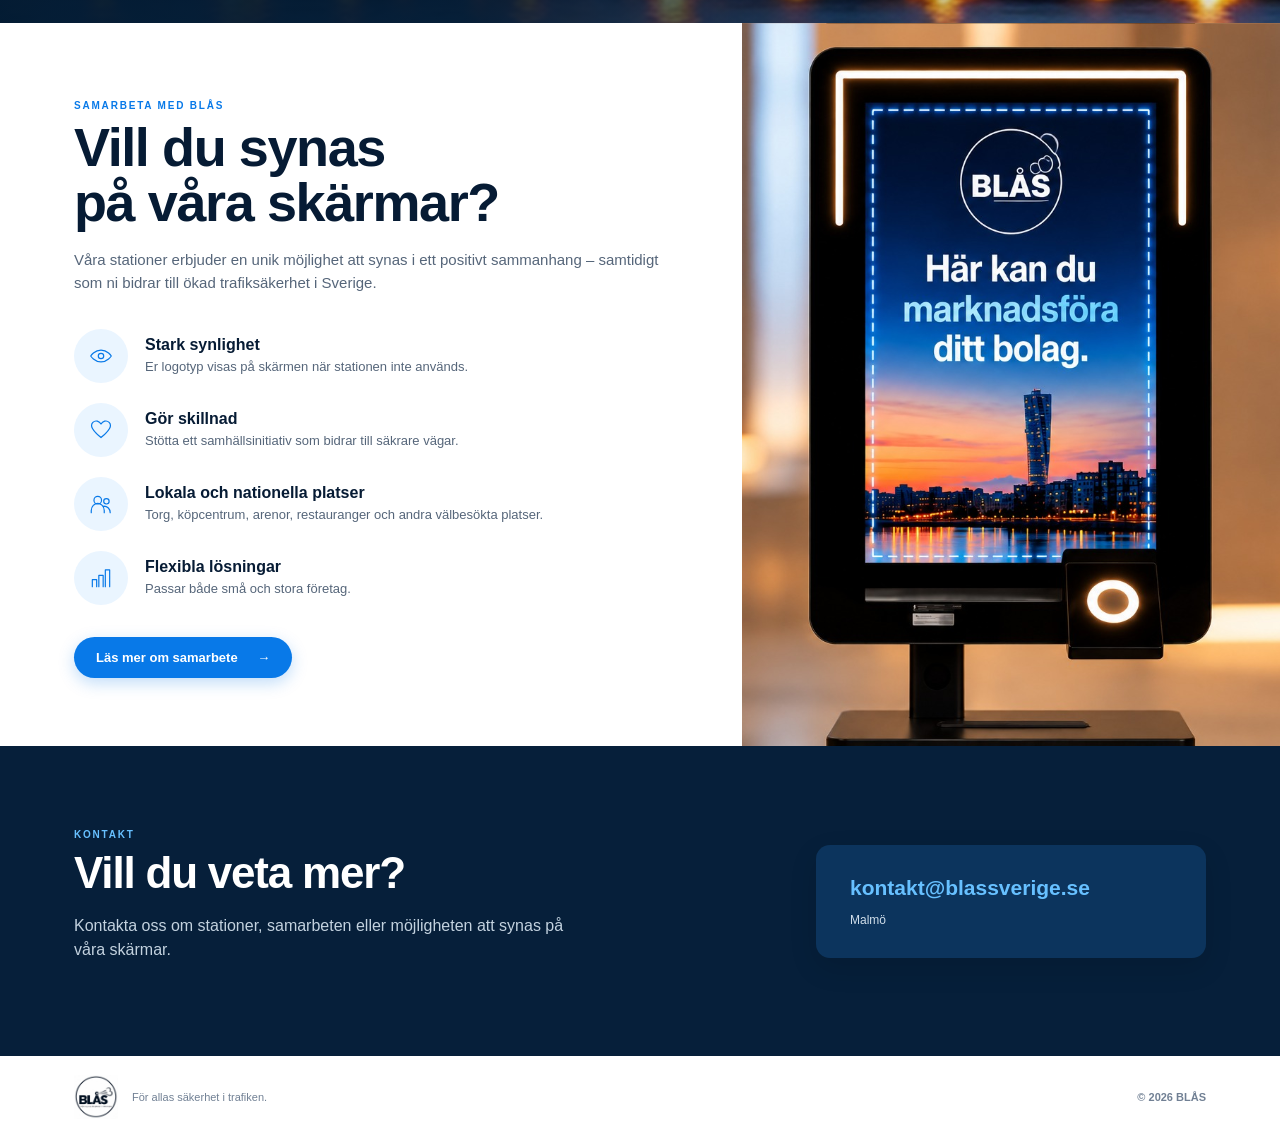
==== commit 90540c35: "Add files via upload" ====
--- a/index.html
+++ b/index.html
@@ -1,5 +1,5 @@
-<!doctype html><html lang="sv"><head><meta charset="utf-8"><meta name="viewport" content="width=device-width,initial-scale=1"><title>BLÅS – För allas säkerhet i trafiken</title><link rel="stylesheet" href="style.css?v=20261008-mobile"></head><body>
-<header class="top"><a href="index.html"><img src="logo.png" alt="BLÅS"></a><button class="mobile-menu-toggle" type="button" aria-label="Öppna menyn" aria-expanded="false" aria-controls="main-navigation"><span></span><span></span><span></span></button><nav id="main-navigation"><a href="fragor-och-svar.html">Q&amp;A</a><a href="#sa-fungerar">Så fungerar BLÅS</a><a href="#om-oss">Om oss</a><a href="#synas">Vill du synas på våra skärmar?</a><a class="contact-btn" href="#kontakt">Kontakta oss <b>→</b></a></nav></header>
+<!doctype html><html lang="sv"><head><meta charset="utf-8"><meta name="viewport" content="width=device-width,initial-scale=1"><title>BLÅS – För allas säkerhet i trafiken</title><link rel="stylesheet" href="style.css?v=20261008-faq-round"></head><body>
+<header class="top"><a href="index.html"><img src="logo.png" alt="BLÅS"></a><button class="mobile-menu-toggle" type="button" aria-label="Öppna menyn" aria-expanded="false" aria-controls="main-navigation"><span></span><span></span><span></span></button><nav id="main-navigation"><a href="fragor-och-svar.html">FAQ</a><a href="#sa-fungerar">Så fungerar BLÅS</a><a href="#om-oss">Om oss</a><a href="#synas">Vill du synas på våra skärmar?</a><a class="contact-btn" href="#kontakt">Kontakta oss <b>→</b></a></nav></header>
 <main id="top">
 <section class="hero"><div class="hero-copy"><div class="hero-mark">BLÅS</div><h1>För allas säkerhet<br><span>i trafiken.</span></h1><p>Kostnadsfria alkoholmätstationer på strategiska platser –<br>för en tryggare vardag och säkrare vägar.</p><a href="sa-fungerar-blas.html" class="outline-btn">Så fungerar BLÅS <b>→</b></a></div><div class="hero-image"></div></section>
 <section class="how" id="sa-fungerar"><div class="section-head"><div><small>ENKELT OCH TILLGÄNGLIGT</small><h2>Så fungerar BLÅS</h2></div><p>BLÅS gör det enkelt att kontrollera sin alkoholnivå innan man sätter sig bakom ratten. Testet är kostnadsfritt för användaren.</p></div>
--- a/style.css
+++ b/style.css
@@ -130,3 +130,12 @@
  header.top nav .contact-btn{width:100%;margin-top:14px;text-align:center;padding:14px 18px!important;border:0}
  html{scroll-padding-top:76px!important}
 }
+
+/* Rund, mjuk blå hover-effekt runt BLÅS-loggan (alla sidors header) */
+header.top > a:first-child{position:relative;display:inline-flex;align-items:center;justify-content:center;flex:0 0 auto;width:66px;height:66px;border-radius:50%!important;background:transparent!important;box-shadow:none!important;outline-offset:3px;isolation:isolate;transition:box-shadow .22s ease,background-color .22s ease!important}
+header.top > a:first-child::before{content:"";position:absolute;inset:0;border-radius:50%;background:rgba(40,164,255,0);box-shadow:none;z-index:-1;transition:background .22s ease,box-shadow .22s ease}
+header.top > a:first-child:hover,header.top > a:first-child:focus-visible{background:transparent!important;box-shadow:none!important;border-radius:50%!important;transform:none!important}
+header.top > a:first-child:hover::before,header.top > a:first-child:focus-visible::before{background:rgba(48,163,255,.10);box-shadow:0 0 0 2px rgba(52,168,255,.28),0 0 18px 5px rgba(27,152,255,.40)}
+header.top > a:first-child img{border-radius:50%;display:block;position:relative;filter:none!important;transition:filter .22s ease}
+header.top > a:first-child:hover img,header.top > a:first-child:focus-visible img{filter:drop-shadow(0 0 5px rgba(34,161,255,.35))!important}
+@media(max-width:900px){header.top > a:first-child{width:64px;height:64px}}
